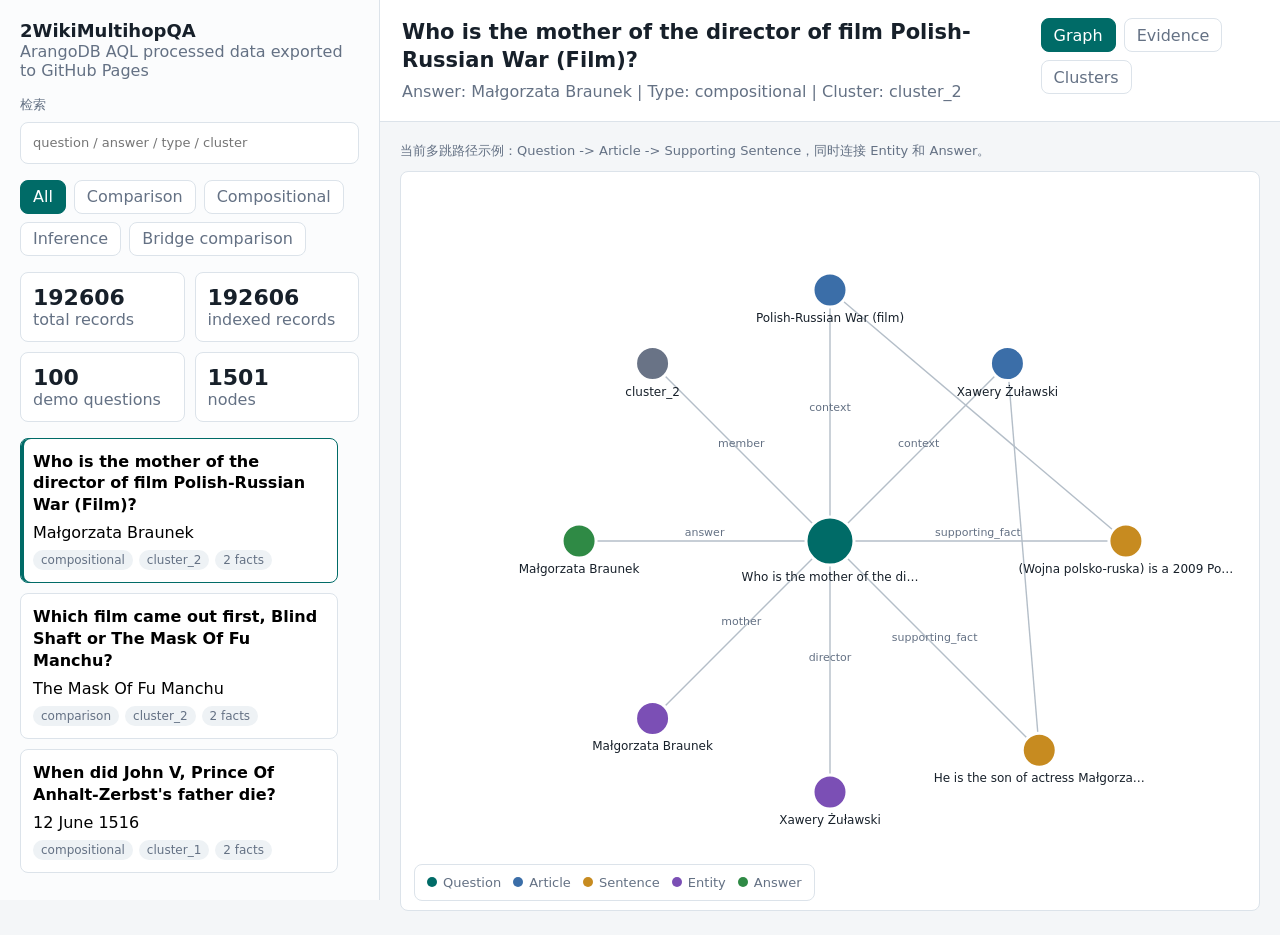
==== web/index.html @ 0a5032fd "Clarify ArangoDB demo architecture" ====
<!doctype html>
<html lang="zh-CN">
  <head>
    <meta charset="utf-8" />
    <meta name="viewport" content="width=device-width, initial-scale=1" />
    <title>2WikiMultihopQA ArangoDB Demo</title>
    <link rel="stylesheet" href="./styles.css" />
  </head>
  <body>
    <main class="app-shell">
      <aside class="sidebar" aria-label="Question retrieval">
        <div class="brand">
          <div>
            <h1>2WikiMultihopQA</h1>
            <p>ArangoDB AQL processed data exported to GitHub Pages</p>
          </div>
        </div>

        <label class="search">
          <span>检索</span>
          <input id="searchInput" type="search" placeholder="question / answer / type / cluster" autocomplete="off" />
        </label>

        <div class="filters" aria-label="Filters">
          <button class="chip active" data-filter="all">All</button>
          <button class="chip" data-filter="comparison">Comparison</button>
          <button class="chip" data-filter="compositional">Compositional</button>
          <button class="chip" data-filter="inference">Inference</button>
          <button class="chip" data-filter="bridge_comparison">Bridge comparison</button>
        </div>

        <div class="meta-grid">
          <div>
            <strong id="recordCount">0</strong>
            <span>total records</span>
          </div>
          <div>
            <strong id="indexedCount">0</strong>
            <span>indexed records</span>
          </div>
          <div>
            <strong id="demoCount">0</strong>
            <span>demo questions</span>
          </div>
          <div>
            <strong id="nodeCount">0</strong>
            <span>nodes</span>
          </div>
        </div>

        <section class="result-list" id="resultList" aria-label="Retrieved questions"></section>
      </aside>

      <section class="workspace">
        <header class="toolbar">
          <div>
            <h2 id="questionTitle">选择一个问题查看多跳路径</h2>
            <p id="answerText">检索结果、证据句、实体关系和答案会在这里联动。</p>
          </div>
          <div class="view-switch" role="tablist" aria-label="Views">
            <button class="active" data-view="graph">Graph</button>
            <button data-view="evidence">Evidence</button>
            <button data-view="clusters">Clusters</button>
          </div>
        </header>

        <section class="view active" id="graphView" aria-label="Multi-hop graph">
          <p class="path-note">当前多跳路径示例：Question -> Article -> Supporting Sentence，同时连接 Entity 和 Answer。</p>
          <svg id="graphSvg" role="img" aria-label="Reasoning path graph"></svg>
          <div class="legend">
            <span><i class="q"></i>Question</span>
            <span><i class="a"></i>Article</span>
            <span><i class="s"></i>Sentence</span>
            <span><i class="e"></i>Entity</span>
            <span><i class="ans"></i>Answer</span>
          </div>
        </section>

        <section class="view" id="evidenceView" aria-label="Supporting facts">
          <div class="evidence-grid">
            <div>
              <h3>Supporting facts</h3>
              <ol id="supportList"></ol>
            </div>
            <div>
              <h3>Evidence relations</h3>
              <ol id="relationList"></ol>
            </div>
          </div>
        </section>

        <section class="view" id="clustersView" aria-label="Cluster charts">
          <div class="chart-panel">
            <h3>Question type distribution</h3>
            <div id="typeChart" class="bar-chart"></div>
          </div>
          <div class="chart-panel">
            <h3>TF-IDF cluster distribution</h3>
            <div id="clusterChart" class="bar-chart"></div>
          </div>
        </section>
      </section>
    </main>

    <script src="./app.js?v=20260521-counts"></script>
  </body>
</html>
---- web/styles.css ----
:root {
  --bg: #f4f6f8;
  --panel: #ffffff;
  --ink: #17202a;
  --muted: #647184;
  --line: #dce3ea;
  --accent: #006b67;
  --accent-2: #9b3d2e;
  --question: #006b67;
  --article: #3b6ea8;
  --sentence: #c78b20;
  --entity: #7b4fb5;
  --answer: #2f8a45;
  --cluster: #697386;
  font-family: Inter, ui-sans-serif, system-ui, -apple-system, BlinkMacSystemFont, "Segoe UI", sans-serif;
}

* {
  box-sizing: border-box;
}

body {
  margin: 0;
  min-height: 100vh;
  background: var(--bg);
  color: var(--ink);
}

button,
input {
  font: inherit;
}

.app-shell {
  display: grid;
  grid-template-columns: minmax(320px, 380px) 1fr;
  min-height: 100vh;
}

.sidebar {
  display: flex;
  flex-direction: column;
  gap: 16px;
  border-right: 1px solid var(--line);
  background: #fbfcfd;
  padding: 20px;
  min-width: 0;
  height: 100vh;
  overflow: hidden;
}

.brand {
  display: flex;
  align-items: center;
  gap: 12px;
}

h1,
h2,
h3,
p {
  margin: 0;
}

h1 {
  font-size: 18px;
  line-height: 1.2;
}

.brand p,
.toolbar p,
.meta-grid span {
  color: var(--muted);
}

.search {
  display: grid;
  gap: 8px;
  font-size: 13px;
  color: var(--muted);
}

.search input {
  width: 100%;
  min-height: 42px;
  border: 1px solid var(--line);
  border-radius: 8px;
  padding: 0 12px;
  color: var(--ink);
  background: white;
  outline: none;
}

.search input:focus {
  border-color: var(--accent);
  box-shadow: 0 0 0 3px rgba(0, 107, 103, 0.12);
}

.filters,
.view-switch {
  display: flex;
  gap: 8px;
  flex-wrap: wrap;
}

.chip,
.view-switch button {
  min-height: 34px;
  border: 1px solid var(--line);
  border-radius: 8px;
  padding: 0 12px;
  background: white;
  color: var(--muted);
  cursor: pointer;
}

.chip.active,
.view-switch button.active {
  border-color: var(--accent);
  background: var(--accent);
  color: white;
}

.meta-grid {
  display: grid;
  grid-template-columns: 1fr 1fr;
  gap: 10px;
}

.meta-grid div {
  border: 1px solid var(--line);
  border-radius: 8px;
  background: white;
  padding: 12px;
}

.meta-grid strong {
  display: block;
  font-size: 22px;
}

.result-list {
  flex: 1;
  min-height: 220px;
  display: grid;
  align-content: start;
  gap: 10px;
  overflow-y: auto;
  overscroll-behavior: contain;
  padding-right: 6px;
  scrollbar-gutter: stable;
}

.result-item {
  display: grid;
  gap: 8px;
  width: 100%;
  border: 1px solid var(--line);
  border-radius: 8px;
  background: white;
  padding: 12px;
  text-align: left;
  cursor: pointer;
}

.result-item.active {
  border-color: var(--accent);
  box-shadow: inset 3px 0 0 var(--accent);
}

.result-item strong {
  line-height: 1.35;
}

.tag-row {
  display: flex;
  flex-wrap: wrap;
  gap: 6px;
}

.tag {
  border-radius: 999px;
  background: #eef2f5;
  color: var(--muted);
  padding: 3px 8px;
  font-size: 12px;
}

.workspace {
  display: grid;
  grid-template-rows: auto 1fr;
  min-width: 0;
}

.toolbar {
  display: flex;
  align-items: flex-start;
  justify-content: space-between;
  gap: 16px;
  border-bottom: 1px solid var(--line);
  background: var(--panel);
  padding: 18px 22px;
}

.toolbar h2 {
  font-size: 21px;
  line-height: 1.35;
  max-width: 900px;
}

.toolbar p {
  margin-top: 5px;
  line-height: 1.45;
}

.view {
  display: none;
  min-height: 0;
  padding: 20px;
}

.view.active {
  display: block;
}

#graphView {
  position: relative;
}

.path-note {
  margin-bottom: 10px;
  color: var(--muted);
  font-size: 13px;
  line-height: 1.45;
}

#graphSvg {
  width: 100%;
  height: calc(100vh - 160px);
  min-height: 520px;
  border: 1px solid var(--line);
  border-radius: 8px;
  background: white;
}

.legend {
  position: absolute;
  left: 34px;
  bottom: 34px;
  display: flex;
  flex-wrap: wrap;
  gap: 12px;
  border: 1px solid var(--line);
  border-radius: 8px;
  background: rgba(255, 255, 255, 0.95);
  padding: 10px 12px;
  color: var(--muted);
  font-size: 13px;
}

.legend span {
  display: inline-flex;
  align-items: center;
  gap: 6px;
}

.legend i {
  width: 10px;
  height: 10px;
  border-radius: 50%;
}

.q {
  background: var(--question);
}

.a {
  background: var(--article);
}

.s {
  background: var(--sentence);
}

.e {
  background: var(--entity);
}

.ans {
  background: var(--answer);
}

.evidence-grid {
  display: grid;
  grid-template-columns: 1fr 1fr;
  gap: 16px;
}

.evidence-grid > div,
.chart-panel {
  border: 1px solid var(--line);
  border-radius: 8px;
  background: white;
  padding: 16px;
}

.evidence-grid h3,
.chart-panel h3 {
  margin-bottom: 12px;
  font-size: 17px;
}

ol {
  margin: 0;
  padding-left: 22px;
}

li {
  margin-bottom: 10px;
  line-height: 1.5;
}

.bar-chart {
  display: grid;
  gap: 10px;
}

.bar {
  display: grid;
  grid-template-columns: minmax(110px, 170px) 1fr 46px;
  align-items: center;
  gap: 10px;
}

.bar-track {
  height: 12px;
  border-radius: 999px;
  background: #edf1f4;
  overflow: hidden;
}

.bar-fill {
  height: 100%;
  border-radius: inherit;
  background: var(--accent-2);
}

.node-label {
  font-size: 12px;
  pointer-events: none;
  fill: #17202a;
}

.edge-label {
  font-size: 11px;
  fill: #647184;
}

@media (max-width: 860px) {
  .app-shell {
    grid-template-columns: 1fr;
  }

  .sidebar {
    border-right: 0;
    border-bottom: 1px solid var(--line);
    height: auto;
    max-height: 52vh;
    overflow: hidden;
  }

  .toolbar,
  .evidence-grid {
    display: grid;
    grid-template-columns: 1fr;
  }

  #graphSvg {
    height: 560px;
  }
}
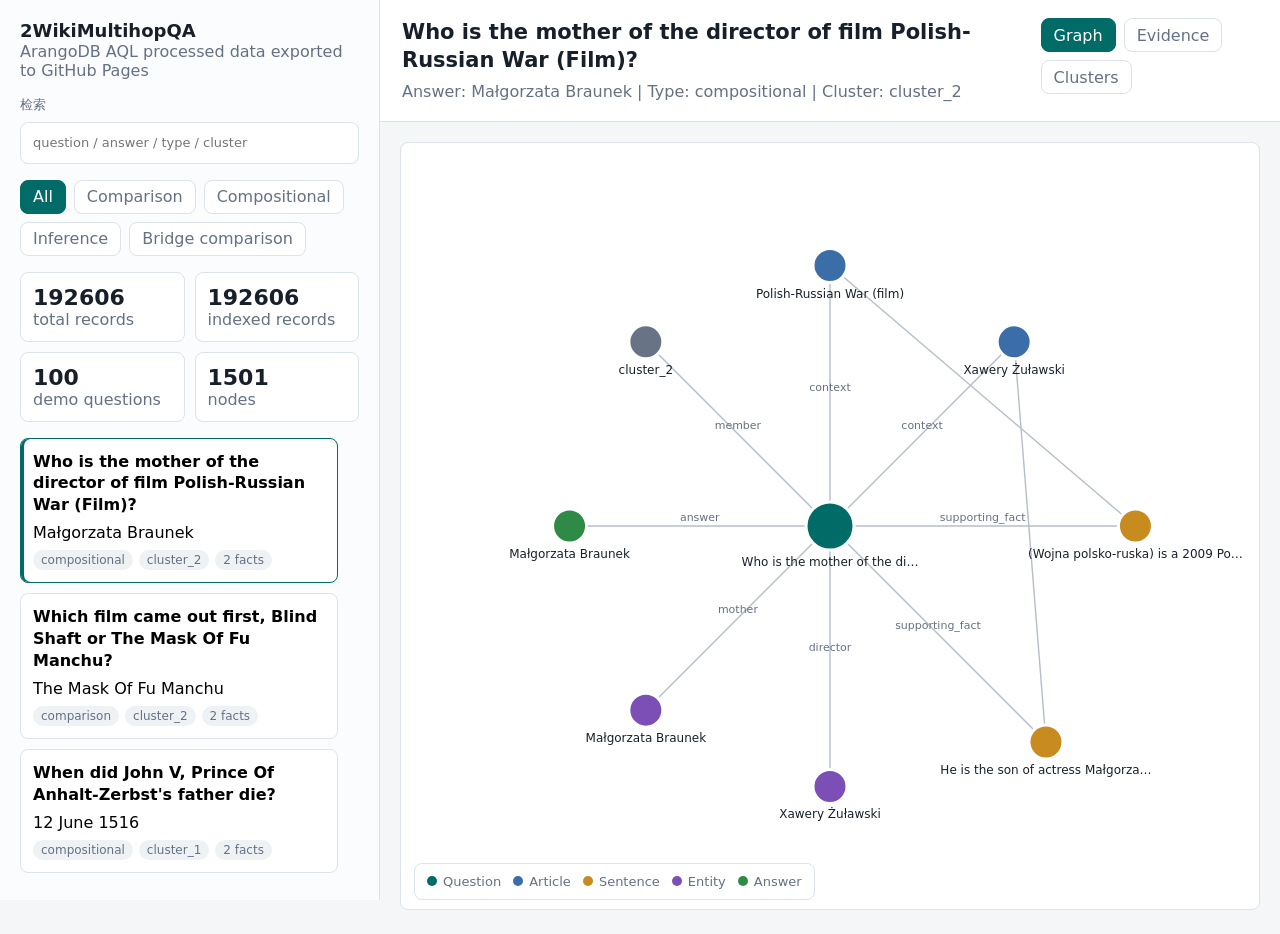
==== commit 1b596436: "Remove graph path note" ====
--- a/web/index.html
+++ b/web/index.html
@@ -65,7 +65,6 @@
         </header>
 
         <section class="view active" id="graphView" aria-label="Multi-hop graph">
-          <p class="path-note">当前多跳路径示例：Question -> Article -> Supporting Sentence，同时连接 Entity 和 Answer。</p>
           <svg id="graphSvg" role="img" aria-label="Reasoning path graph"></svg>
           <div class="legend">
             <span><i class="q"></i>Question</span>
--- a/web/styles.css
+++ b/web/styles.css
@@ -227,16 +227,9 @@
   position: relative;
 }
 
-.path-note {
-  margin-bottom: 10px;
-  color: var(--muted);
-  font-size: 13px;
-  line-height: 1.45;
-}
-
 #graphSvg {
   width: 100%;
-  height: calc(100vh - 160px);
+  height: calc(100vh - 132px);
   min-height: 520px;
   border: 1px solid var(--line);
   border-radius: 8px;
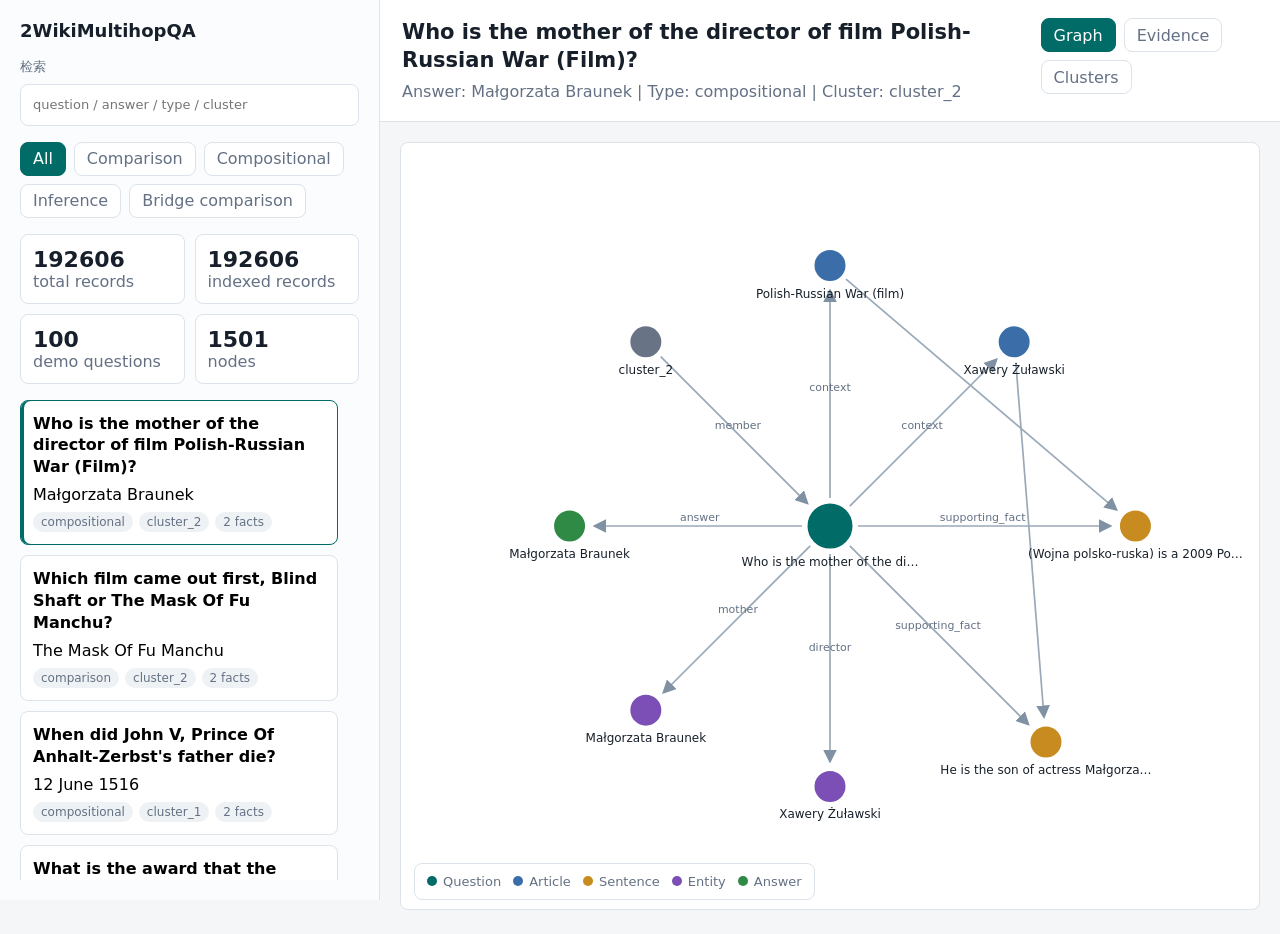
==== commit b339f278: "Remove subtitle and show directed graph edges" ====
--- a/web/index.html
+++ b/web/index.html
@@ -12,7 +12,6 @@
         <div class="brand">
           <div>
             <h1>2WikiMultihopQA</h1>
-            <p>ArangoDB AQL processed data exported to GitHub Pages</p>
           </div>
         </div>
 
@@ -101,6 +100,6 @@
       </section>
     </main>
 
-    <script src="./app.js?v=20260521-counts"></script>
+    <script src="./app.js?v=20260608-directed"></script>
   </body>
 </html>
